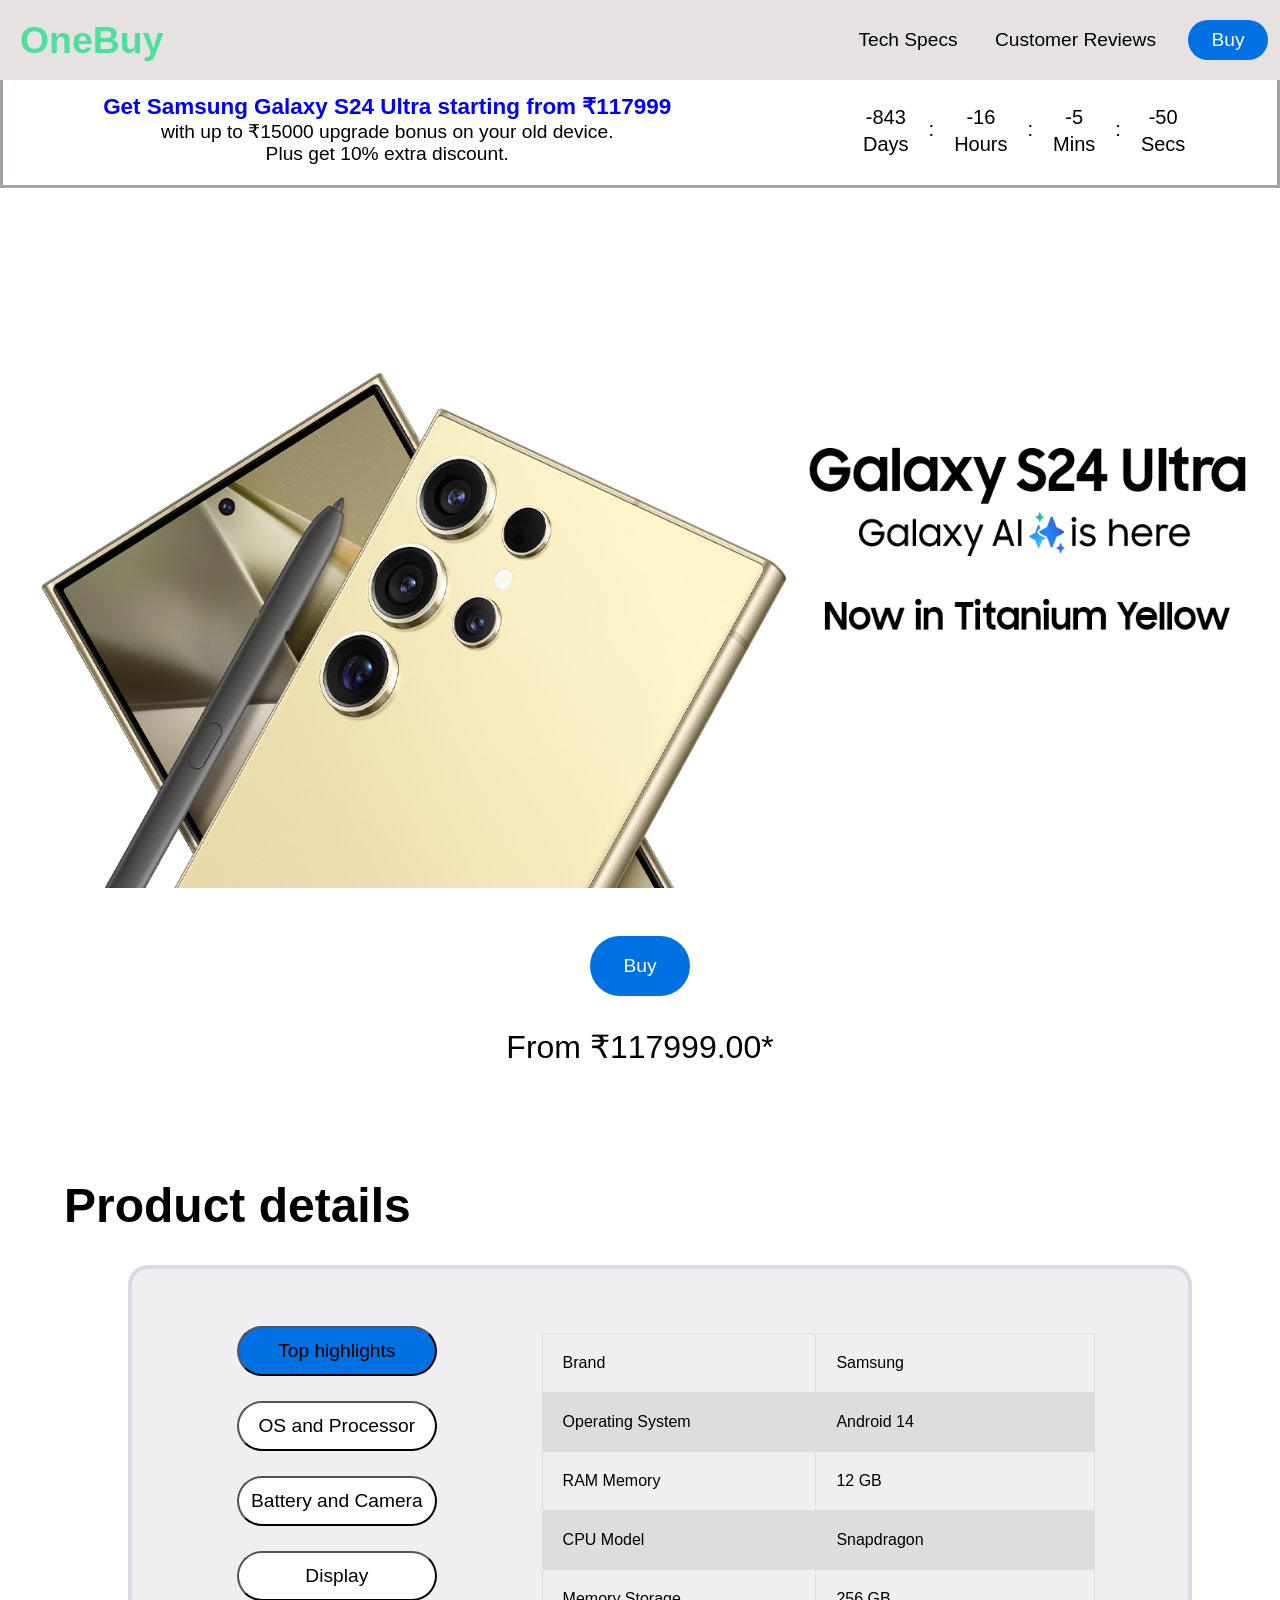
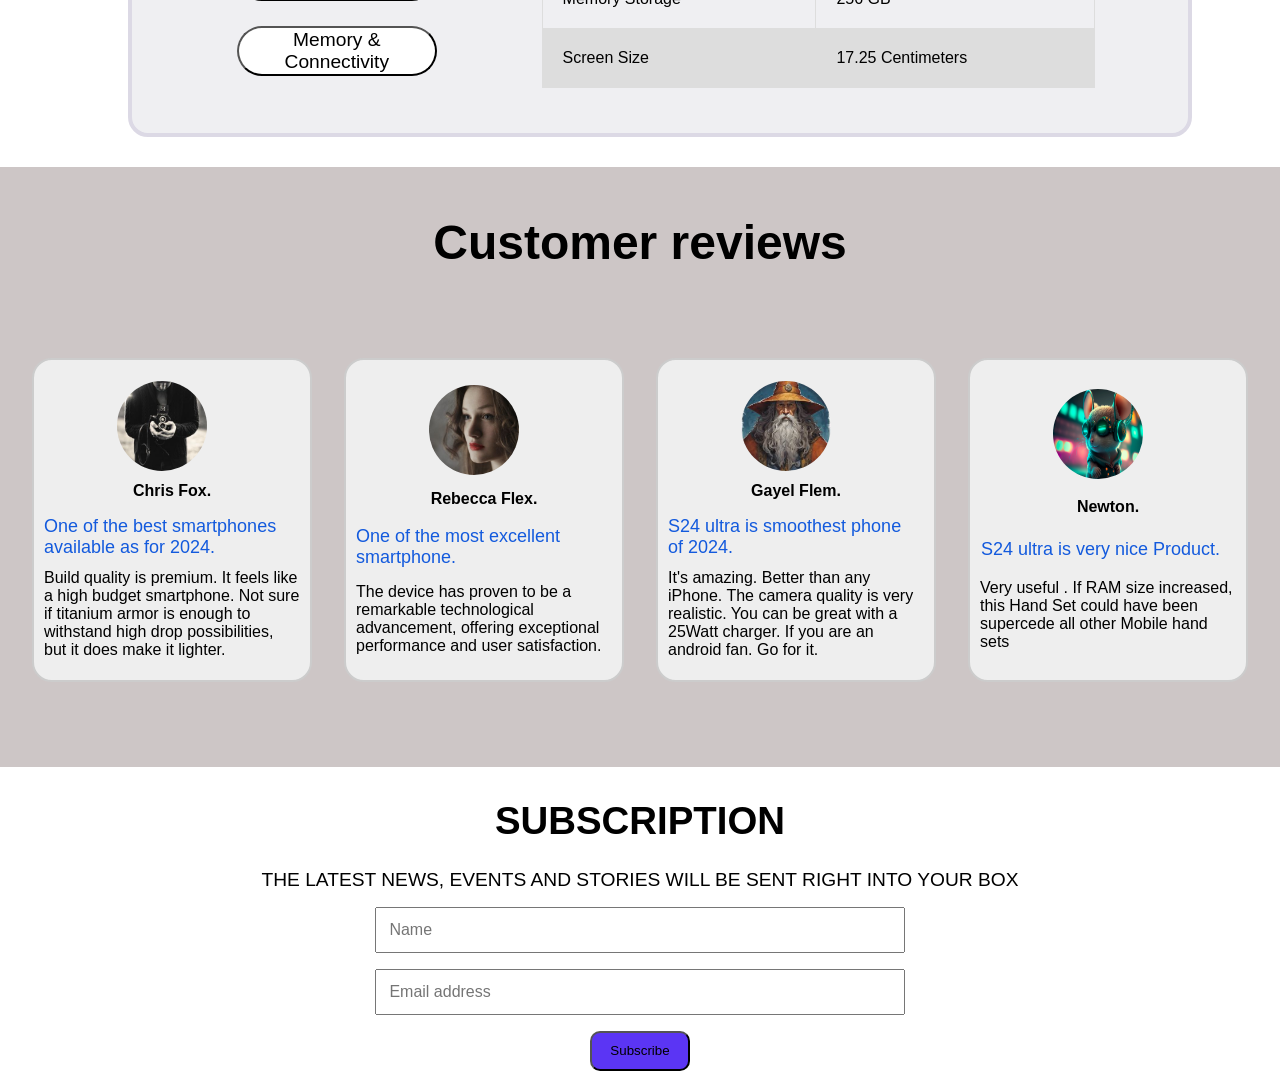
==== index.html @ aad69913 "Rename task1.html to index.html" ====
<!DOCTYPE html>
<html >
<head>
    <link rel="stylesheet" href="task1/task1.css">
    <title>Landing Page</title>
</head>
<body>
    <header>
       <div class="head">
            <div class="comp">
                <h3>OneBuy</h3>
            </div>
            <div  class="links">
                <div class="navs">
                    <a href="#product-detail">Tech Specs</a> 
                    <a href="#reviews">Customer Reviews</a> 
                    
                </div>
                <div>
                    <a class="b-btn" href="#">Buy</a>
                </div>
            </div>
       </div>
    </header>
    <div class="xyz"></div>
    <section >
        <div class="sell">
            <div class="phone">
                <h3>
                    Get Samsung Galaxy S24 Ultra starting from ₹117999                  
                </h3>
                <p>
                    with up to ₹15000 upgrade bonus on your old device.
                </p>
                <p>
                    Plus get 10% extra discount.
                </p>
                
            </div>
            <div class="timer">
        
                <div class="time">
                  <span id="days">0</span>
                  
                  <span class="sub-text">Days</span>
                </div>
                <div class="time">
                :
                </div>
                
                <div class="time">
                  <span id="hours">0</span>
                  <span class="sub-text">Hours</span>
                </div>
                <div class="time">
                :
                </div>
                
                <div class="time">
                  <span id="mins">0</span>
                  <span class="sub-text">Mins</span>
                </div>
                <div class="time">
                :
                </div>
                
                <div class="time">
                  <span id="seconds">0</span>
                  <span class="sub-text">Secs</span>
                </div>
        
                                
            </div>
        </div>
    </section>
    <herosection>
        <div class="hero-section" >
            <img class="mySlides" src="task1/image1.png" alt="images">
            <img class="mySlides" src="task1/image2.jpeg" alt="images">
            
            <img class="mySlides" src="task1/image3.jpeg" alt="images">
            <img class="mySlides" src="task1/image4.jpeg" alt="images">
        </div>
        <div class="buy">
            <a class="buy-btn" href="#">Buy</a>
           
            <p>From ₹117999.00*</p>
        </div>
    </herosection>

    <!-- features -->
    <section id="product-detail">
       
        <div class="titles">
            <h1>Product details</h1>
        
        </div>
        <div class="features">
            <div class="specification">
                <button onclick="tophigh()" type="button" id="th" style="background-color: rgb(0,113,227,1);">Top highlights</button>
                <button onclick="osandp()" type="button" id="os">OS and Processor</button>
                <button onclick="battery()" type="button" id="ba">Battery and Camera</button>
                
                <button onclick="display()" type="button" id="dis">Display</button>
                <button onclick="mandc()" type="button" id="mac">Memory & Connectivity</button>
               
            </div>
            <div class="details">
                <table>
  
                    <tr>
                      <td ><label id="firstr">Brand</label></td>
                      <td ><label id="firstc">Samsung</label></td>
                    
                    </tr>
                    <tr>
                        <td ><label id="secr">Operating System</label></td>
                        <td ><label id="secc">Android 14</label></td>
                      
                    </tr>
                    <tr>
                        <td ><label id="thirdr">RAM Memory</label></td>
                        <td ><label id="thirdc">12 GB</label></td>
                      
                    </tr>
                    <tr>
                        <td ><label id="fourr">CPU Model</label></td>
                        <td ><label id="fourc">Snapdragon</label></td>
                      
                    </tr>
                    <tr>
                        <td ><label id="fiver">Memory Storage </label></td>
                        <td ><label id="fivec">256 GB</label></td>
                      
                    </tr>
                    <tr >
                        <td ><label id="sixr">Screen Size</label></td>
                        <td ><label id="sixc">17.25 Centimeters</label></td>
                      
                    </tr>
                    
                  </table>
            </div>

        </div>

    </section>
    <section class="reviews" id="reviews">
        <div class="customer">
            <h1>Customer reviews</h1>
        </div>
        <div class="testimonials">
            
            <div class="container">
                <img src="task1/bandmember.jpg" alt="Avatar" style="width:90px">
                <h4>Chris Fox.</h4>
                <span>One of the best smartphones available as for 2024.</span>
                <p>Build quality is premium. It feels like a high budget smartphone. Not sure if titanium armor is enough to withstand high drop possibilities, but it does make it lighter.</p>
            </div>
        
            <div class="container">
                <img src="task1/avatar_g2.jpg" alt="Avatar" style="width:90px">
                <h4>Rebecca Flex.</h4>
                <span>One of the most excellent smartphone.</span>
                <p>The device has proven to be a remarkable technological advancement, offering exceptional performance and user satisfaction.</p>
            </div>
            
            <div class="container">
                <img src="task1/images6.jpeg" alt="Avatar" style="width:90px">
                <h4>Gayel Flem.</h4>
                <span>S24 ultra is smoothest phone of 2024.</span>
                <p>It's amazing. Better than any iPhone. The camera quality is very realistic. You can be great with a 25Watt charger. If you are an android fan. Go for it.</p>
                
            </div>
            
            <div class="container">
                <img src="task1/image7.jpg" alt="Avatar" style="width:90px; height: 90px;">
                <h4>Newton.</h4>
                <span>S24 ultra is very nice Product. </span>
                <p>Very useful . If RAM size increased, this Hand Set could have been supercede all other Mobile hand sets</p>
        
            </div>
        
        </div>
    </section>
    <section>
       <form>
            <div class="newsletter">
                <div class="subs">
                    <h2>SUBSCRIPTION</h2>
                    <P>THE LATEST NEWS, EVENTS AND STORIES WILL BE SENT RIGHT INTO YOUR BOX</P>
                    
                </div>
                
                <div class="inputs" style="background-color:white">
                    <input type="text" placeholder="Name" name="name" required>
                    <input type="text" placeholder="Email address" name="mail" required>
                    
                </div>
                
                <div class="sbt">
                    <input type="submit" value="Subscribe">
                </div>
            </div>
       </form>
    </section>
    <script src="task1/task1.js"></script>
</body>
</html>
---- task1/task1.css ----
*{
    margin: 0;
    font-family: Arial, Helvetica, sans-serif;
    border: border-box;
}
.head{
    
    
    color: rgb(76, 223, 157); 
    height: 60px;
    padding: 10px 0px 10px 20px;
    display: flex;
    justify-content: space-between;
    align-items: center;

    
    position: fixed;
    width: 100%;
    background-color:#e6e2e2;
   
}
.comp{
    font-size: 2rem;
}
.links{
    display: flex;
    align-items: center;
    font-size: 1.2rem;
}
.navs a{
    text-decoration: none;
    color: black;
    margin-right: 2rem;
    

}
.b-btn{
    width: 80px;
    height: 40px;
    border-radius: 30px;
    font-size: 1.2rem;
    background-color: rgb(0,113,227,1);
    display: flex;
    justify-content: center;
    align-items: center;
    margin-right: 2rem;
}
.xyz{
    height: 70px;
    
}
/*discount section */
.sell{
    
    
    border-style: solid;
    border-color: rgb(71, 73, 73,0.5);
    display: flex;

}
.phone{
    width: 60%;
    padding: 20px;
    font-size: 1.2rem;
    text-align: center;
   
}
.phone h3{
    color: blue;
}
.timer {
    width: 40%;
    display:flex;
    font-size: 20px;
    padding:10px;
    justify-content: center;
    align-items: center;
   
    
}
.time{
      display:flex;
      flex-direction:column;
      align-items:center;
      margin:10px;
     
}
span{
      margin-top:4px
  }


/* hero section */
.hero-section{
    
    height: 700px;
    display: flex;
    justify-content: center;
    
    
}
.mySlides{
  
    width: 100%;
    height: 700px;
}
.buy{
    width: 100%;
    display: flex;
    justify-content: center;
    align-items: center;
    padding: 3rem 0 3rem 0 ;
    flex-direction: column;
    
   
}
.buy p{
    font-size: 2rem;
}
.buy-btn{
    width: 100px;
    height: 60px;
    border-radius: 30px;
    font-size: 1.2rem;
    background-color: rgb(0,113,227,1);
    display: flex;
    justify-content: center;
    align-items: center;
    margin-bottom: 2rem;
    
    
}
a{
    text-decoration: none;
    color: white;
}

/* features */
.titles{
   
    font-size: 2rem;
    padding: 4rem 0 0 4rem;
}
.features{
    height: 400px;
    width: 80%;
    
    display: flex;
    margin-left: 8rem;
    margin-top: 2rem;
    border: 4px;
    border-style: solid;
    border-radius: 20px;
    border-color: #dcd9e5;
    background-color: rgb(232 232 237 / 70%);
    padding: 2rem 2rem 2rem 0;

}
.specification{
    display: flex;
    flex-direction: column;
    width: 40%;
   
    justify-content:space-evenly;
    align-items: center;

}
.specification button{
    width: 200px;
    height: 50px;
    border-radius: 30px;
    font-size: 1.2rem;
    background-color: white;
}
.details{
    width: 60%;
    margin-top: 2rem;
   
}

table {
    font-family: arial, sans-serif;
    border-collapse: collapse;
    width: 90%;
    
  }
  
  td, th {
    border: 1px solid #dddddd;
    
    text-align: left;
    padding: 20px;
  }
  
  tr:nth-child(even) {
    background-color: #dddddd;
  }

  /* testimonial */
.reviews{
    background-color: #cdc6c6;
    height: 600px;
    margin-top: 30px;
}
.customer{
    padding-top: 3rem;
    text-align: center;
    font-size: 2rem;
}
.testimonials{
	display:flex;
    
    height: 500px;
    justify-content:space-evenly;
    align-items:center;
    
}
.container {
    height: 300px;
    width: 20%;
    border: 2px solid #ccc;
    background-color: #eee;
    border-radius: 20px;
   
    padding: 10px;
    display:flex;
    flex-direction:column;
    justify-content:space-evenly;
    align-items:center;
  
}


.container img {
  float: left;
  margin-right: 20px;
  border-radius: 50%;
}

.container span {
  font-size: 18px;
  margin-right: 15px;
  text-align: left;
  color: rgb(19, 90, 221);
}


/* newsletter */
.newsletter{
    height: 300px;
    display: flex;
    flex-direction: column;
    justify-content: space-evenly;
    align-items: center;
}
.subs{
    padding-top: 2rem;
    display: flex;
    flex-direction: column;
    justify-content: space-evenly;
    align-items: center;
    font-size: 1.6rem;

}
.subs p{
    font-size: 1.2rem;
    margin-top: 1.6rem;
    margin-bottom: 1rem;
}
.inputs{
    display: flex;
    flex-direction: column;
    justify-content: space-evenly;
    align-items: center;
    width: 100%;

}
.inputs input{
    width: 40%;
    height: 40px;
    margin-bottom: 1rem;
    font-size: 1rem;
    padding-left: 0.8rem;
}
.sbt input{
    width: 100px;
    height: 40px;
    border-radius: 10px;
    margin-bottom: 20px;
    background-color: #4c23f3e9;
}
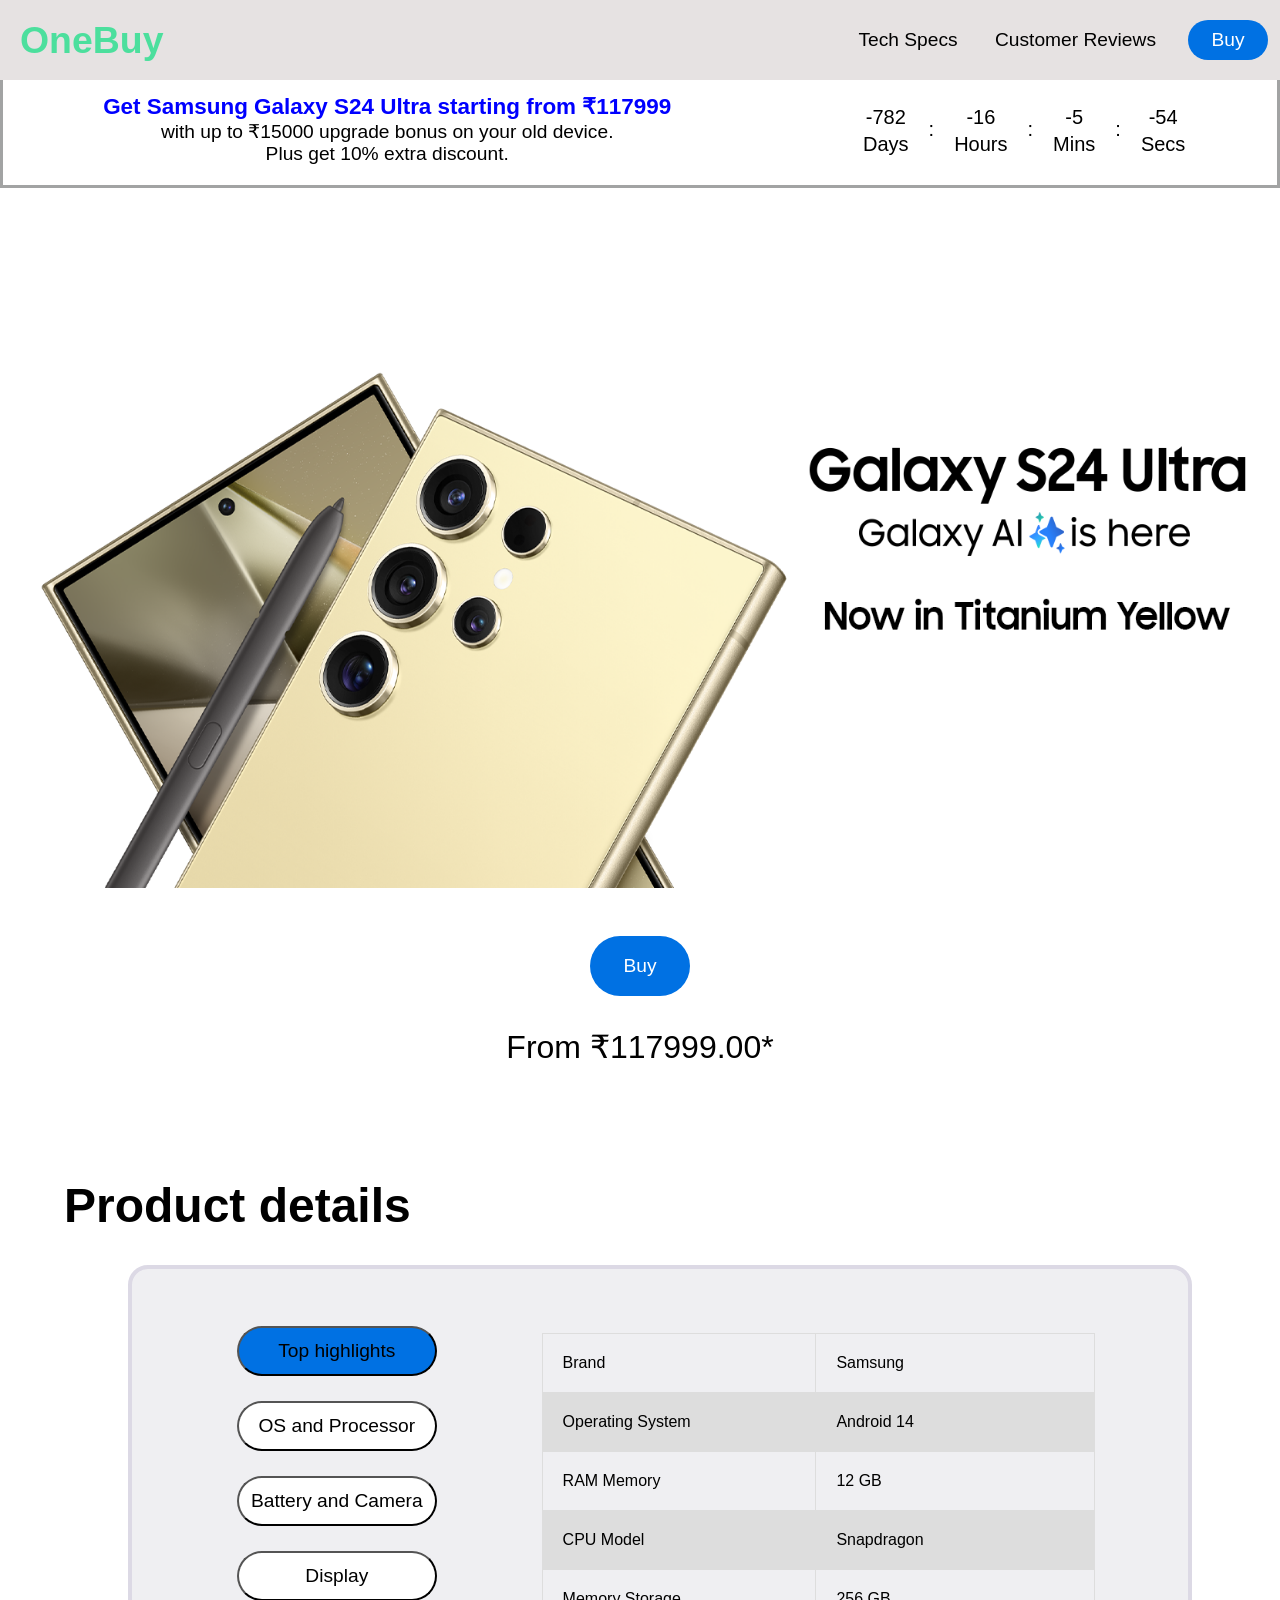
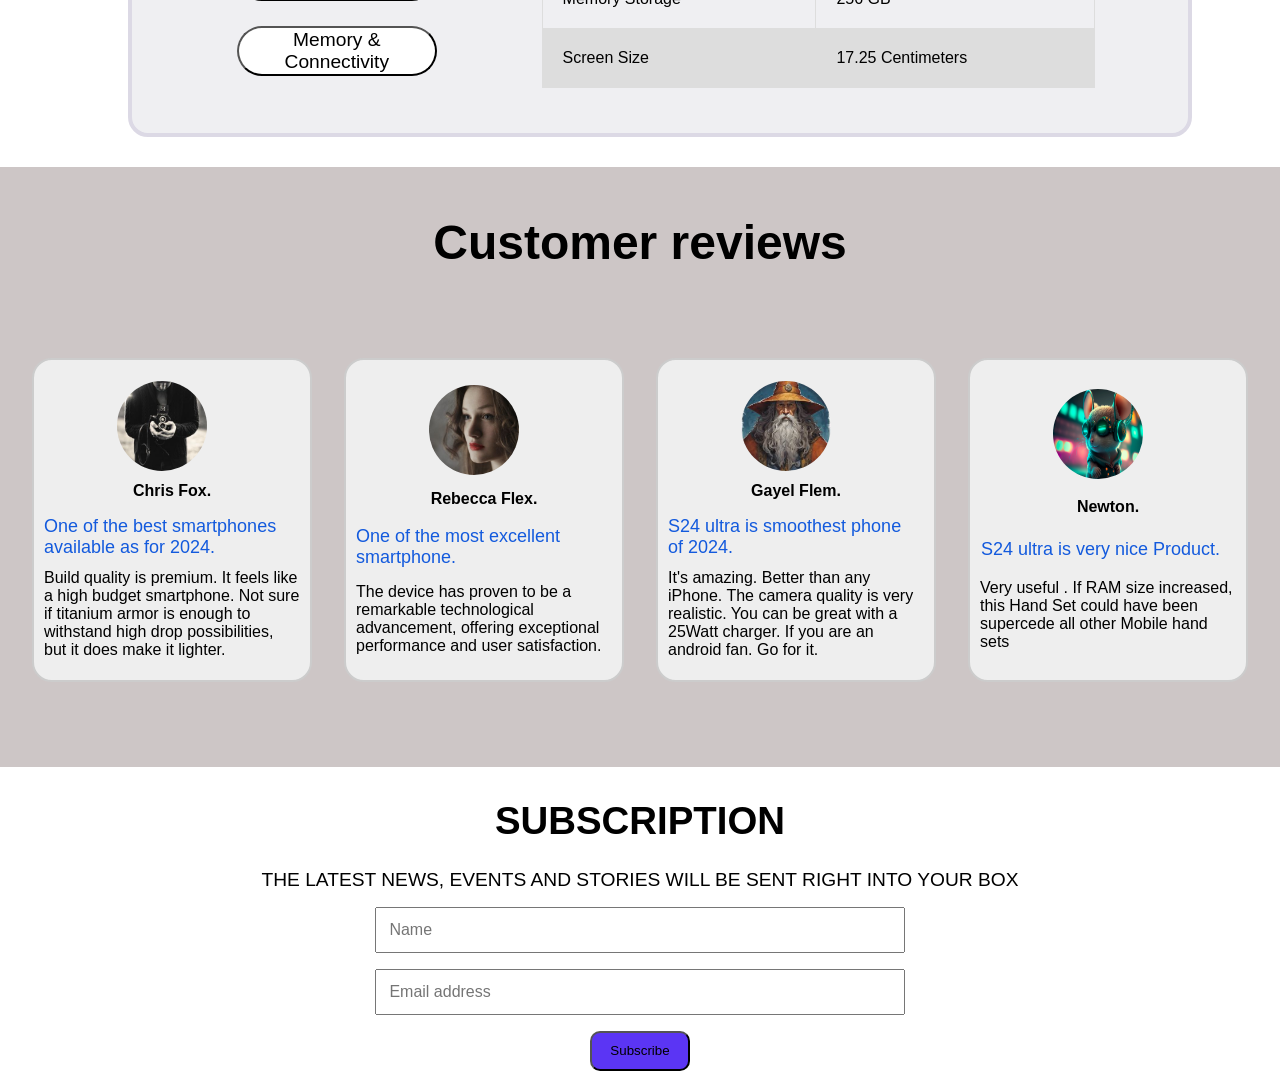
==== commit 3c951894: "Update index.html" ====
--- a/index.html
+++ b/index.html
@@ -3,6 +3,19 @@
 <head>
     <link rel="stylesheet" href="task1/task1.css">
     <title>Landing Page</title>
+    <script type="text/javascript">
+  var _paq = window._paq = window._paq || [];
+  /* tracker methods like "setCustomDimension" should be called before "trackPageView" */
+  _paq.push(['trackPageView']);
+  _paq.push(['enableLinkTracking']);
+  (function() {
+    var u="//localhost/piwik/";
+    _paq.push(['setTrackerUrl', u+'matomo.php']);
+    _paq.push(['setSiteId', '1']);
+    var d=document, g=d.createElement('script'), s=d.getElementsByTagName('script')[0];
+    g.type='text/javascript'; g.async=true; g.src=u+'matomo.js'; s.parentNode.insertBefore(g,s);
+  })();
+</script>
 </head>
 <body>
     <header>
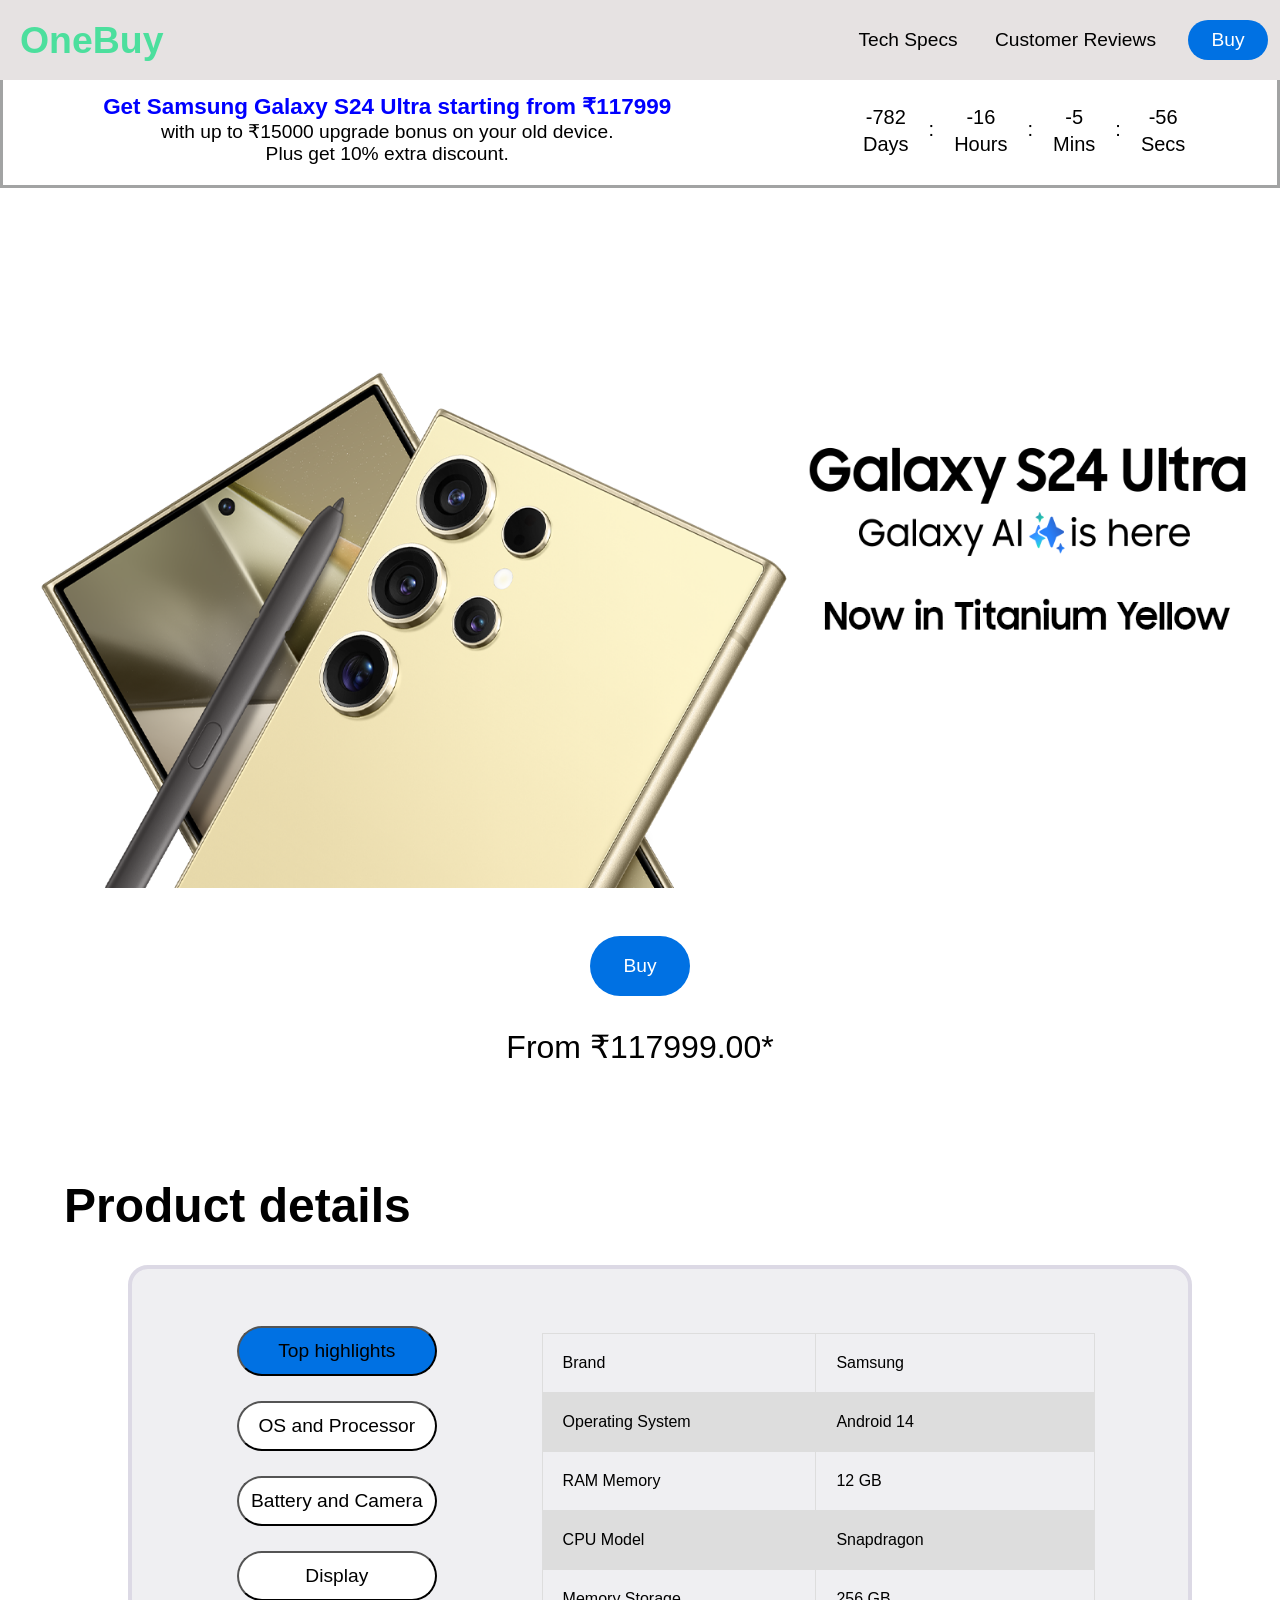
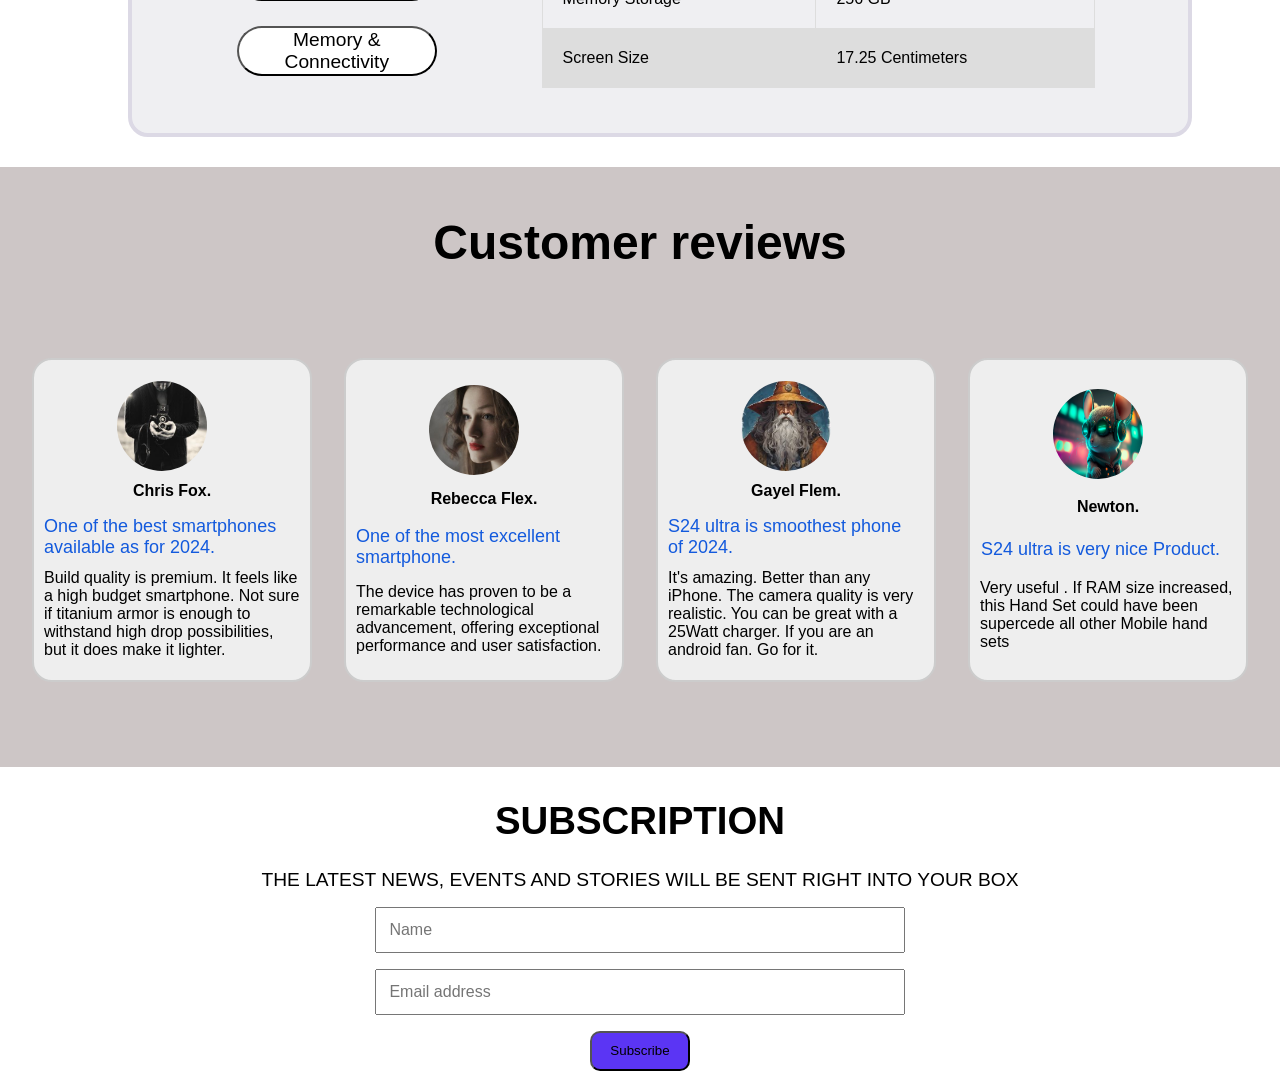
==== commit 402097b0: "Update index.html" ====
--- a/index.html
+++ b/index.html
@@ -3,19 +3,7 @@
 <head>
     <link rel="stylesheet" href="task1/task1.css">
     <title>Landing Page</title>
-    <script type="text/javascript">
-  var _paq = window._paq = window._paq || [];
-  /* tracker methods like "setCustomDimension" should be called before "trackPageView" */
-  _paq.push(['trackPageView']);
-  _paq.push(['enableLinkTracking']);
-  (function() {
-    var u="//localhost/piwik/";
-    _paq.push(['setTrackerUrl', u+'matomo.php']);
-    _paq.push(['setSiteId', '1']);
-    var d=document, g=d.createElement('script'), s=d.getElementsByTagName('script')[0];
-    g.type='text/javascript'; g.async=true; g.src=u+'matomo.js'; s.parentNode.insertBefore(g,s);
-  })();
-</script>
+    
 </head>
 <body>
     <header>
